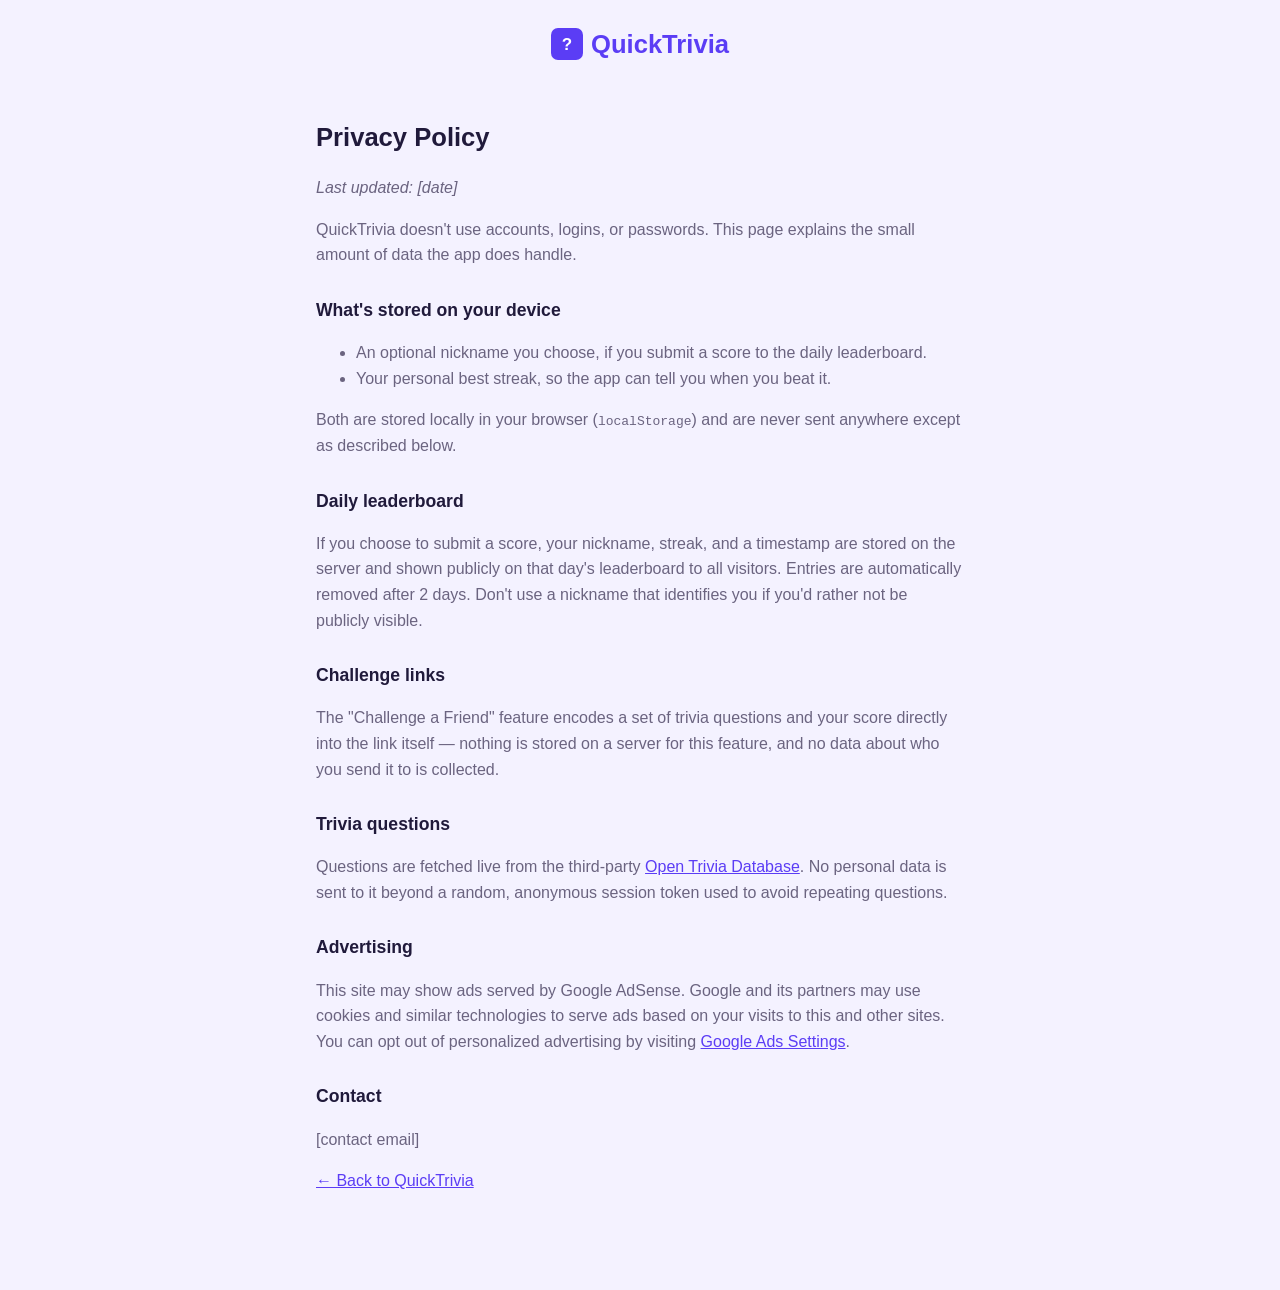
==== public/privacy.html @ 2dbe87df "Restructure for Cloudflare's unified Workers deployment model Cloudflare merged Pages into Workers; " ====
<!DOCTYPE html>
<html lang="en">
<head>
<meta charset="UTF-8" />
<meta name="viewport" content="width=device-width, initial-scale=1" />
<title>Privacy Policy — QuickTrivia</title>
<meta name="theme-color" content="#5b3df5" />
<link rel="icon" href="icons/icon.svg" type="image/svg+xml" />
<link rel="stylesheet" href="styles.css" />
<style>
  .legal { max-width: 680px; margin: 32px auto; padding: 0 16px 48px; line-height: 1.6; }
  .legal h1 { font-size: 1.6rem; }
  .legal h2 { font-size: 1.1rem; margin-top: 28px; }
  .legal p, .legal li { color: var(--text-muted); }
  .legal a { color: var(--primary); }
</style>
</head>
<body>
<header class="site-header">
  <div class="brand">
    <img src="icons/icon.svg" alt="" class="brand-icon" />
    <span class="brand-name">QuickTrivia</span>
  </div>
</header>

<main class="legal">
  <h1>Privacy Policy</h1>
  <p><em>Last updated: <!-- UPDATE THIS DATE WHEN YOU PUBLISH --> [date]</em></p>

  <p>QuickTrivia doesn't use accounts, logins, or passwords. This page explains the small amount
  of data the app does handle.</p>

  <h2>What's stored on your device</h2>
  <ul>
    <li>An optional nickname you choose, if you submit a score to the daily leaderboard.</li>
    <li>Your personal best streak, so the app can tell you when you beat it.</li>
  </ul>
  <p>Both are stored locally in your browser (<code>localStorage</code>) and are never sent
  anywhere except as described below.</p>

  <h2>Daily leaderboard</h2>
  <p>If you choose to submit a score, your nickname, streak, and a timestamp are stored on the
  server and shown publicly on that day's leaderboard to all visitors. Entries are automatically
  removed after 2 days. Don't use a nickname that identifies you if you'd rather not be
  publicly visible.</p>

  <h2>Challenge links</h2>
  <p>The "Challenge a Friend" feature encodes a set of trivia questions and your score directly
  into the link itself — nothing is stored on a server for this feature, and no data about who
  you send it to is collected.</p>

  <h2>Trivia questions</h2>
  <p>Questions are fetched live from the third-party <a href="https://opentdb.com" target="_blank" rel="noopener">Open Trivia Database</a>.
  No personal data is sent to it beyond a random, anonymous session token used to avoid repeating
  questions.</p>

  <h2>Advertising</h2>
  <p>This site may show ads served by Google AdSense. Google and its partners may use cookies
  and similar technologies to serve ads based on your visits to this and other sites. You can
  opt out of personalized advertising by visiting
  <a href="https://adssettings.google.com" target="_blank" rel="noopener">Google Ads Settings</a>.</p>

  <h2>Contact</h2>
  <p><!-- REPLACE WITH YOUR CONTACT EMAIL --> [contact email]</p>

  <p><a href="index.html">← Back to QuickTrivia</a></p>
</main>
</body>
</html>
---- public/styles.css ----
:root {
  --bg: #f4f2ff;
  --surface: #ffffff;
  --text: #201a3b;
  --text-muted: #6b6480;
  --primary: #5b3df5;
  --primary-hover: #4a2fe0;
  --correct: #1f9d55;
  --incorrect: #e0335c;
  --border: #e4e0f7;
  --radius: 14px;
  --shadow: 0 8px 24px rgba(91, 61, 245, 0.08);
}

@media (prefers-color-scheme: dark) {
  :root {
    --bg: #17142b;
    --surface: #221d3e;
    --text: #f1eefc;
    --text-muted: #a49ecb;
    --primary: #8a6bff;
    --primary-hover: #9c81ff;
    --border: #332c57;
    --shadow: 0 8px 24px rgba(0, 0, 0, 0.35);
  }
}

* { box-sizing: border-box; }

body {
  margin: 0;
  font-family: -apple-system, BlinkMacSystemFont, "Segoe UI", Roboto, Helvetica, Arial, sans-serif;
  background: var(--bg);
  color: var(--text);
  min-height: 100vh;
  display: flex;
  flex-direction: column;
}

.site-header {
  text-align: center;
  padding: 28px 16px 8px;
}

.brand {
  display: flex;
  align-items: center;
  justify-content: center;
  gap: 8px;
}

.brand-icon { width: 32px; height: 32px; }

.brand-name {
  font-size: 1.6rem;
  font-weight: 800;
  color: var(--primary);
}

.tagline {
  color: var(--text-muted);
  margin: 4px 0 0;
  font-size: 0.95rem;
}

.ad-slot {
  display: flex;
  align-items: center;
  justify-content: center;
  color: var(--text-muted);
  font-size: 0.75rem;
  letter-spacing: 0.05em;
  text-transform: uppercase;
  border: 1px dashed var(--border);
  border-radius: 8px;
  margin: 12px auto;
}

.ad-slot--banner {
  width: min(728px, 92vw);
  min-height: 90px;
}

.app {
  flex: 1;
  width: min(720px, 92vw);
  margin: 8px auto 32px;
}

.panel {
  background: var(--surface);
  border-radius: var(--radius);
  box-shadow: var(--shadow);
  padding: 24px;
}

.panel h2 {
  font-size: 1rem;
  margin: 20px 0 10px;
}
.panel h2:first-child { margin-top: 0; }

.chip-grid {
  display: flex;
  flex-wrap: wrap;
  gap: 8px;
}

.chip {
  border: 1px solid var(--border);
  background: transparent;
  color: var(--text);
  padding: 8px 14px;
  border-radius: 999px;
  font-size: 0.85rem;
  cursor: pointer;
  transition: all 0.15s ease;
}

.chip:hover { border-color: var(--primary); }

.chip--selected {
  background: var(--primary);
  border-color: var(--primary);
  color: #fff;
}

.pill-row {
  display: flex;
  gap: 8px;
  flex-wrap: wrap;
}

.pill {
  border: 1px solid var(--border);
  background: transparent;
  color: var(--text);
  padding: 8px 18px;
  border-radius: 999px;
  cursor: pointer;
  font-size: 0.9rem;
}

.pill--selected {
  background: var(--primary);
  border-color: var(--primary);
  color: #fff;
}

.select {
  width: 100%;
  padding: 10px 12px;
  border-radius: 10px;
  border: 1px solid var(--border);
  background: var(--surface);
  color: var(--text);
  font-size: 0.95rem;
}

.btn {
  border: none;
  border-radius: 10px;
  cursor: pointer;
  font-weight: 600;
  padding: 10px 18px;
  font-size: 0.95rem;
}

.btn:disabled { opacity: 0.5; cursor: not-allowed; }

.btn-primary {
  background: var(--primary);
  color: #fff;
}
.btn-primary:hover:not(:disabled) { background: var(--primary-hover); }

.btn-secondary {
  background: transparent;
  color: var(--primary);
  border: 1px solid var(--primary);
}

.btn-large {
  width: 100%;
  padding: 14px;
  font-size: 1.05rem;
  margin-top: 24px;
}

.loading {
  display: flex;
  flex-direction: column;
  align-items: center;
  gap: 16px;
  padding: 60px 0;
  color: var(--text-muted);
}

.spinner {
  width: 36px;
  height: 36px;
  border: 4px solid var(--border);
  border-top-color: var(--primary);
  border-radius: 50%;
  animation: spin 0.8s linear infinite;
}

@keyframes spin { to { transform: rotate(360deg); } }

.error-panel { text-align: center; }
.error-panel p { color: var(--text-muted); margin-bottom: 16px; }

.progress-row {
  display: flex;
  align-items: center;
  gap: 12px;
  margin-bottom: 16px;
}

.progress-track {
  flex: 1;
  height: 8px;
  background: var(--border);
  border-radius: 999px;
  overflow: hidden;
}

.progress-fill {
  height: 100%;
  background: var(--primary);
  transition: width 0.2s ease;
}

.progress-label {
  font-size: 0.8rem;
  color: var(--text-muted);
  white-space: nowrap;
}

.meta-row {
  display: flex;
  align-items: center;
  gap: 8px;
  margin-bottom: 16px;
  flex-wrap: wrap;
}

.badge {
  background: var(--bg);
  border: 1px solid var(--border);
  border-radius: 999px;
  padding: 4px 10px;
  font-size: 0.75rem;
  color: var(--text-muted);
  text-transform: capitalize;
}

.badge--easy { color: var(--correct); }
.badge--hard { color: var(--incorrect); }

.score {
  margin-left: auto;
  font-weight: 700;
  font-size: 0.85rem;
  color: var(--primary);
}

.question-text {
  font-size: 1.3rem;
  line-height: 1.4;
  margin: 0 0 20px;
}

.answers {
  display: grid;
  grid-template-columns: 1fr;
  gap: 10px;
}

.answers--boolean {
  grid-template-columns: 1fr 1fr;
}

.answer-btn {
  text-align: left;
  padding: 14px 16px;
  border-radius: 10px;
  border: 1px solid var(--border);
  background: var(--bg);
  color: var(--text);
  font-size: 0.95rem;
  cursor: pointer;
  transition: all 0.15s ease;
}

.answer-btn:hover:not(:disabled) { border-color: var(--primary); }

.answer-btn--correct {
  background: color-mix(in srgb, var(--correct) 18%, var(--surface));
  border-color: var(--correct);
  font-weight: 700;
}

.answer-btn--incorrect {
  background: color-mix(in srgb, var(--incorrect) 18%, var(--surface));
  border-color: var(--incorrect);
}

.answer-btn--dimmed { opacity: 0.5; }

.summary-panel { text-align: center; }

.summary-score {
  font-size: 2.4rem;
  font-weight: 800;
  color: var(--primary);
  margin: 12px 0 24px;
}

.summary-pct {
  font-size: 1.1rem;
  color: var(--text-muted);
  font-weight: 500;
}

.summary-actions {
  display: flex;
  flex-direction: column;
  gap: 10px;
}

.site-footer {
  text-align: center;
  padding: 16px;
  font-size: 0.75rem;
  color: var(--text-muted);
}

.site-footer a { color: var(--primary); }

.chip-emoji { margin-right: 4px; }

.streak-badge {
  background: var(--bg);
  border: 1px solid var(--border);
  border-radius: 999px;
  padding: 4px 10px;
  font-size: 0.8rem;
  font-weight: 700;
  color: var(--text-muted);
  transition: all 0.15s ease;
}

.streak-badge--active {
  background: color-mix(in srgb, #ff8a3d 20%, var(--surface));
  border-color: #ff8a3d;
  color: #ff8a3d;
}

.muted { color: var(--text-muted); font-size: 0.9rem; }
.muted.small { font-size: 0.75rem; margin-top: -6px; }

.link-btn {
  background: none;
  border: none;
  padding: 0;
  color: var(--primary);
  text-decoration: underline;
  cursor: pointer;
  font: inherit;
}

/* Challenge intro */
.challenge-panel { text-align: center; }
.challenge-stats { color: var(--text-muted); margin-bottom: 8px; }

/* Head-to-head comparison on summary */
.opponent-compare {
  display: flex;
  align-items: center;
  justify-content: center;
  gap: 20px;
  margin: 16px 0 4px;
}

.opponent-col {
  display: flex;
  flex-direction: column;
  gap: 2px;
}

.opponent-label { font-weight: 700; font-size: 0.85rem; }
.opponent-score { font-size: 1.3rem; font-weight: 800; color: var(--primary); }
.opponent-streak { font-size: 0.75rem; color: var(--text-muted); }
.opponent-vs { color: var(--text-muted); font-size: 0.8rem; }

.opponent-result {
  font-weight: 700;
  margin-bottom: 8px;
}

.summary-streak { color: var(--text-muted); margin-top: -12px; margin-bottom: 20px; }

.summary-section {
  text-align: left;
  border-top: 1px solid var(--border);
  padding-top: 16px;
  margin-top: 20px;
}

.summary-section h3 { margin: 0 0 10px; font-size: 0.95rem; }

.nickname-row {
  display: flex;
  gap: 8px;
}

.text-input {
  flex: 1;
  padding: 10px 12px;
  border-radius: 10px;
  border: 1px solid var(--border);
  background: var(--surface);
  color: var(--text);
  font-size: 0.9rem;
}

.submit-message { font-size: 0.8rem; color: var(--text-muted); margin: 8px 0 0; }
.share-status { font-size: 0.8rem; color: var(--text-muted); margin: 8px 0 0; min-height: 1em; }

/* Leaderboard */
.leaderboard-list {
  list-style: none;
  margin: 0 0 20px;
  padding: 0;
  display: flex;
  flex-direction: column;
  gap: 6px;
}

.leaderboard-row {
  display: flex;
  align-items: center;
  gap: 12px;
  padding: 10px 14px;
  border: 1px solid var(--border);
  border-radius: 10px;
  background: var(--bg);
}

.leaderboard-rank { font-weight: 700; color: var(--text-muted); width: 2.2em; }
.leaderboard-name { flex: 1; font-weight: 600; }
.leaderboard-streak { font-weight: 700; color: #ff8a3d; }

/* Celebration: confetti burst */
.confetti-layer {
  position: fixed;
  inset: 0;
  pointer-events: none;
  z-index: 60;
  overflow: hidden;
}

.confetti-piece {
  position: absolute;
  top: -12px;
  width: 8px;
  height: 14px;
  opacity: 0.9;
  animation-name: confetti-fall;
  animation-timing-function: ease-in;
  animation-fill-mode: forwards;
}

@keyframes confetti-fall {
  from { transform: translate(0, 0) rotate(0deg); opacity: 1; }
  to { transform: translate(var(--drift), 100vh) rotate(var(--rot)); opacity: 0; }
}

/* Celebration: streak toast */
.streak-toast {
  position: fixed;
  top: 18%;
  left: 50%;
  transform: translate(-50%, -50%) scale(0.6);
  z-index: 61;
  font-weight: 800;
  color: var(--primary);
  background: var(--surface);
  border: 2px solid var(--primary);
  border-radius: 999px;
  padding: 10px 22px;
  box-shadow: var(--shadow);
  pointer-events: none;
  animation: streak-toast-pop 1.5s ease forwards;
  white-space: nowrap;
}

.streak-toast--level3 {
  color: #ff8a3d;
  border-color: #ff8a3d;
}

.streak-toast--level4 {
  color: #ff3d6a;
  border-color: #ff3d6a;
  text-shadow: 0 0 12px rgba(255, 61, 106, 0.5);
}

@keyframes streak-toast-pop {
  0% { transform: translate(-50%, -50%) scale(0.5); opacity: 0; }
  15% { transform: translate(-50%, -50%) scale(1.15); opacity: 1; }
  30% { transform: translate(-50%, -50%) scale(1); opacity: 1; }
  80% { transform: translate(-50%, -50%) scale(1); opacity: 1; }
  100% { transform: translate(-50%, -55%) scale(0.9); opacity: 0; }
}

@media (max-width: 480px) {
  .panel { padding: 18px; }
  .question-text { font-size: 1.1rem; }
  .opponent-compare { gap: 10px; }
}
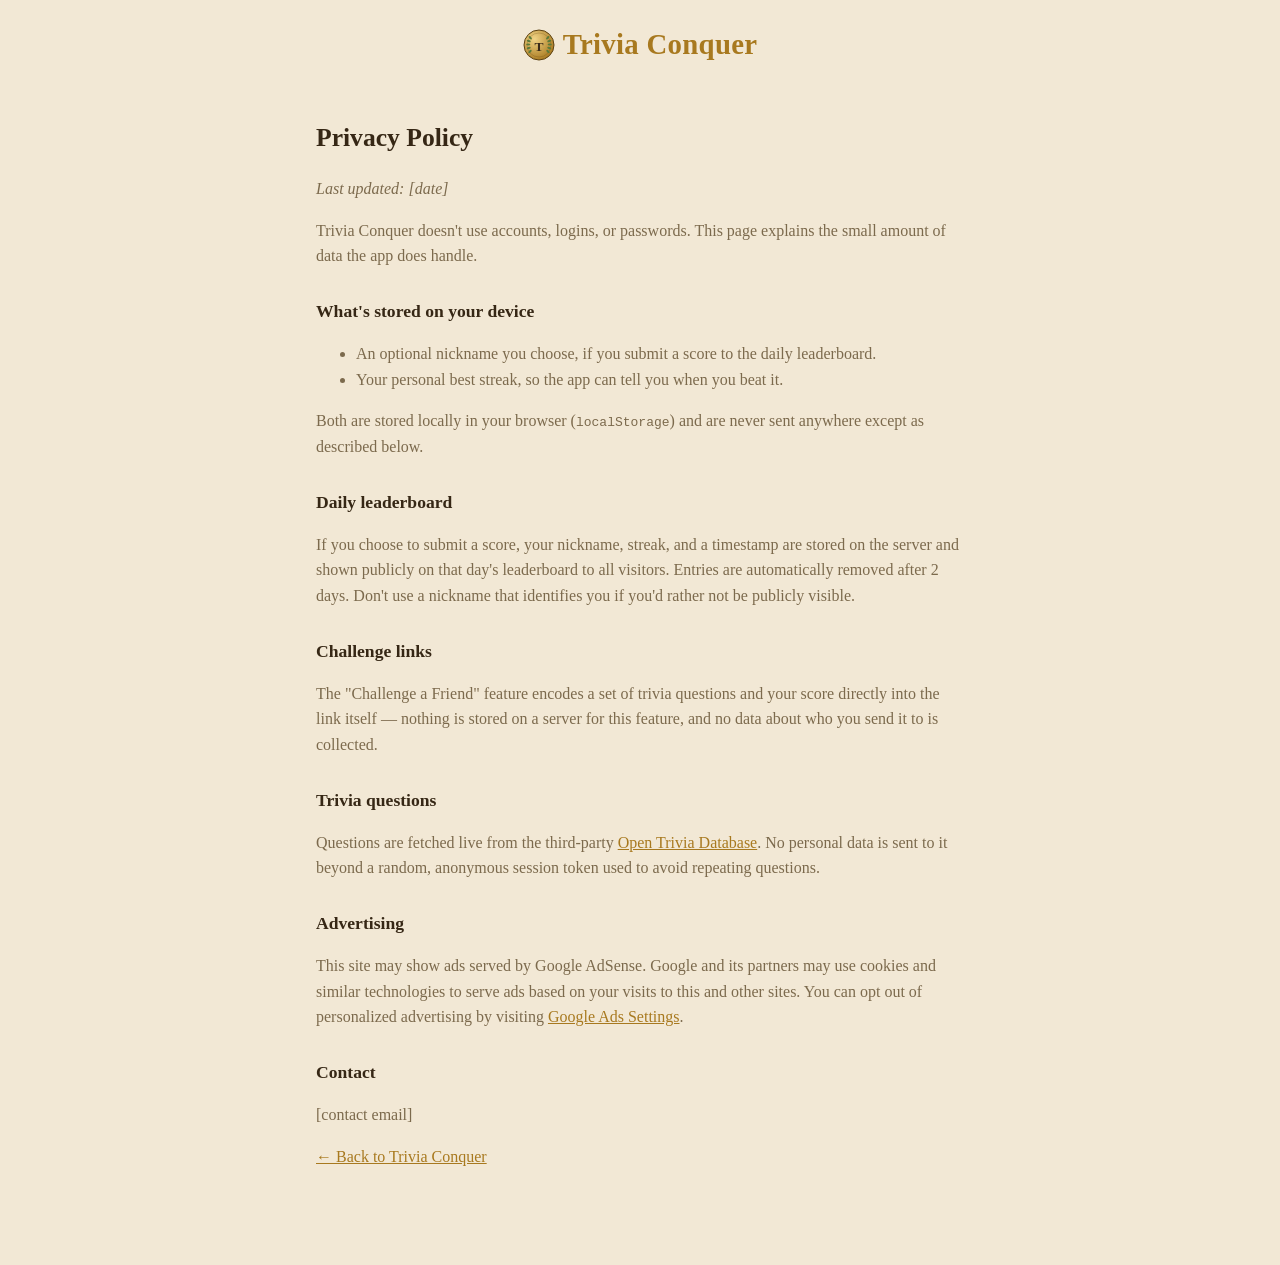
==== commit 1acbb226: "Rebrand to Trivia Conquer with an Ancient Mediterranean theme Reskins the app around the "clash for " ====
--- a/public/privacy.html
+++ b/public/privacy.html
@@ -3,8 +3,8 @@
 <head>
 <meta charset="UTF-8" />
 <meta name="viewport" content="width=device-width, initial-scale=1" />
-<title>Privacy Policy — QuickTrivia</title>
-<meta name="theme-color" content="#5b3df5" />
+<title>Privacy Policy — Trivia Conquer</title>
+<meta name="theme-color" content="#a8791f" />
 <link rel="icon" href="icons/icon.svg" type="image/svg+xml" />
 <link rel="stylesheet" href="styles.css" />
 <style>
@@ -19,7 +19,7 @@
 <header class="site-header">
   <div class="brand">
     <img src="icons/icon.svg" alt="" class="brand-icon" />
-    <span class="brand-name">QuickTrivia</span>
+    <span class="brand-name">Trivia Conquer</span>
   </div>
 </header>
 
@@ -27,7 +27,7 @@
   <h1>Privacy Policy</h1>
   <p><em>Last updated: <!-- UPDATE THIS DATE WHEN YOU PUBLISH --> [date]</em></p>
 
-  <p>QuickTrivia doesn't use accounts, logins, or passwords. This page explains the small amount
+  <p>Trivia Conquer doesn't use accounts, logins, or passwords. This page explains the small amount
   of data the app does handle.</p>
 
   <h2>What's stored on your device</h2>
@@ -63,7 +63,7 @@
   <h2>Contact</h2>
   <p><!-- REPLACE WITH YOUR CONTACT EMAIL --> [contact email]</p>
 
-  <p><a href="index.html">← Back to QuickTrivia</a></p>
+  <p><a href="index.html">← Back to Trivia Conquer</a></p>
 </main>
 </body>
 </html>
--- a/public/styles.css
+++ b/public/styles.css
@@ -1,27 +1,33 @@
 :root {
-  --bg: #f4f2ff;
-  --surface: #ffffff;
-  --text: #201a3b;
-  --text-muted: #6b6480;
-  --primary: #5b3df5;
-  --primary-hover: #4a2fe0;
-  --correct: #1f9d55;
-  --incorrect: #e0335c;
-  --border: #e4e0f7;
+  --bg: #f2e8d5;
+  --surface: #fbf5e6;
+  --text: #362715;
+  --text-muted: #7c6a4d;
+  --primary: #a8791f;
+  --primary-hover: #8f6519;
+  --terracotta: #b23a2e;
+  --aegean: #2f5d73;
+  --correct: #4c7a3d;
+  --incorrect: #a23325;
+  --border: #ddc9a0;
   --radius: 14px;
-  --shadow: 0 8px 24px rgba(91, 61, 245, 0.08);
+  --shadow: 0 8px 24px rgba(90, 61, 20, 0.12);
+  --font-display: "Cinzel", Georgia, "Times New Roman", serif;
+  --font-body: "Spectral", Georgia, "Times New Roman", serif;
 }
 
 @media (prefers-color-scheme: dark) {
   :root {
-    --bg: #17142b;
-    --surface: #221d3e;
-    --text: #f1eefc;
-    --text-muted: #a49ecb;
-    --primary: #8a6bff;
-    --primary-hover: #9c81ff;
-    --border: #332c57;
-    --shadow: 0 8px 24px rgba(0, 0, 0, 0.35);
+    --bg: #1c1712;
+    --surface: #29221a;
+    --text: #f0e6d2;
+    --text-muted: #b3a081;
+    --primary: #d4a94a;
+    --primary-hover: #e3bc63;
+    --terracotta: #d1614f;
+    --aegean: #6ea3bb;
+    --border: #43392a;
+    --shadow: 0 8px 24px rgba(0, 0, 0, 0.45);
   }
 }
 
@@ -29,13 +35,92 @@
 
 body {
   margin: 0;
-  font-family: -apple-system, BlinkMacSystemFont, "Segoe UI", Roboto, Helvetica, Arial, sans-serif;
+  font-family: var(--font-body);
   background: var(--bg);
   color: var(--text);
   min-height: 100vh;
   display: flex;
   flex-direction: column;
-}
+  position: relative;
+  overflow-x: hidden;
+}
+
+/* Decorative animated background — purely visual, sits behind everything, never intercepts clicks */
+.bg-blobs {
+  position: fixed;
+  inset: 0;
+  z-index: -2;
+  overflow: hidden;
+  pointer-events: none;
+}
+
+.bg-blob {
+  position: absolute;
+  width: 42vmax;
+  height: 42vmax;
+  border-radius: 50%;
+  filter: blur(70px);
+  opacity: 0.35;
+  animation: blob-drift 22s ease-in-out infinite alternate;
+}
+
+.bg-blob--1 { top: -15%; left: -10%; background: var(--primary); animation-delay: 0s; }
+.bg-blob--2 { bottom: -20%; right: -10%; background: var(--terracotta); animation-delay: -7s; }
+.bg-blob--3 { top: 30%; right: 20%; background: var(--aegean); animation-delay: -14s; opacity: 0.22; }
+
+@keyframes blob-drift {
+  from { transform: translate(0, 0) scale(1); }
+  to { transform: translate(6%, 8%) scale(1.15); }
+}
+
+.bg-emoji {
+  position: fixed;
+  inset: 0;
+  z-index: -1;
+  pointer-events: none;
+}
+
+.bg-emoji-item {
+  position: absolute;
+  left: var(--x);
+  top: var(--y);
+  font-size: 2.4rem;
+  opacity: 0.12;
+  animation: emoji-float 7s ease-in-out infinite;
+  animation-delay: var(--delay);
+}
+
+@keyframes emoji-float {
+  0%, 100% { transform: translateY(0) rotate(0deg); }
+  50% { transform: translateY(-18px) rotate(8deg); }
+}
+
+@media (prefers-reduced-motion: reduce) {
+  .bg-blob, .bg-emoji-item { animation: none; }
+}
+
+@media (max-width: 600px) {
+  .bg-emoji-item { font-size: 1.6rem; }
+}
+
+/* Greek key (meander) divider, used under the header and above the footer */
+.key-pattern {
+  height: 14px;
+  margin: 10px auto 0;
+  max-width: 320px;
+  background-image: url("data:image/svg+xml,%3Csvg xmlns='http://www.w3.org/2000/svg' width='40' height='16' viewBox='0 0 40 16'%3E%3Cpath d='M0 8 H8 V0 H16 V8 H24 V16 H32 V8 H40' fill='none' stroke='%23a8791f' stroke-width='2'/%3E%3C/svg%3E");
+  background-repeat: repeat-x;
+  background-position: center;
+  opacity: 0.6;
+}
+
+@media (prefers-color-scheme: dark) {
+  .key-pattern {
+    background-image: url("data:image/svg+xml,%3Csvg xmlns='http://www.w3.org/2000/svg' width='40' height='16' viewBox='0 0 40 16'%3E%3Cpath d='M0 8 H8 V0 H16 V8 H24 V16 H32 V8 H40' fill='none' stroke='%23d4a94a' stroke-width='2'/%3E%3C/svg%3E");
+  }
+}
+
+.site-footer .key-pattern { margin: 0 auto 10px; }
 
 .site-header {
   text-align: center;
@@ -49,12 +134,20 @@
   gap: 8px;
 }
 
-.brand-icon { width: 32px; height: 32px; }
+.brand-icon {
+  width: 32px;
+  height: 32px;
+  transition: transform 0.4s ease;
+}
+
+.brand:hover .brand-icon { transform: rotate(-14deg) scale(1.08); }
 
 .brand-name {
-  font-size: 1.6rem;
+  font-family: var(--font-display);
+  font-size: 1.8rem;
   font-weight: 800;
   color: var(--primary);
+  letter-spacing: 0.01em;
 }
 
 .tagline {
@@ -64,22 +157,76 @@
 }
 
 .ad-slot {
+  width: min(728px, 92vw);
+  margin: 12px auto;
+}
+
+.ad-slot-label {
+  display: block;
+  font-size: 0.65rem;
+  letter-spacing: 0.08em;
+  text-transform: uppercase;
+  color: var(--text-muted);
+  margin-bottom: 4px;
+  text-align: center;
+}
+
+.ad-slot-mock {
+  position: relative;
+  display: flex;
+  align-items: center;
+  gap: 14px;
+  min-height: 90px;
+  padding: 14px 20px;
+  border: 1px solid var(--border);
+  border-radius: 10px;
+  background: linear-gradient(135deg, var(--surface), var(--bg));
+}
+
+.ad-slot-mock-badge {
+  position: absolute;
+  top: 8px;
+  right: 10px;
+  font-size: 0.62rem;
+  font-weight: 700;
+  letter-spacing: 0.04em;
+  text-transform: uppercase;
+  color: var(--text-muted);
+  background: var(--bg);
+  border: 1px solid var(--border);
+  border-radius: 999px;
+  padding: 2px 8px;
+}
+
+.ad-slot-mock-art {
+  flex-shrink: 0;
+  width: 56px;
+  height: 56px;
+  border-radius: 8px;
+  background: var(--border);
   display: flex;
   align-items: center;
   justify-content: center;
-  color: var(--text-muted);
-  font-size: 0.75rem;
-  letter-spacing: 0.05em;
-  text-transform: uppercase;
-  border: 1px dashed var(--border);
-  border-radius: 8px;
-  margin: 12px auto;
-}
-
-.ad-slot--banner {
-  width: min(728px, 92vw);
-  min-height: 90px;
-}
+  font-size: 1.4rem;
+  opacity: 0.6;
+}
+
+.ad-slot-mock-lines {
+  flex: 1;
+  display: flex;
+  flex-direction: column;
+  gap: 8px;
+}
+
+.ad-slot-mock-lines span {
+  display: block;
+  height: 8px;
+  border-radius: 4px;
+  background: var(--border);
+}
+
+.ad-slot-mock-lines span:first-child { width: 70%; }
+.ad-slot-mock-lines span:last-child { width: 45%; }
 
 .app {
   flex: 1;
@@ -94,11 +241,25 @@
   padding: 24px;
 }
 
+.panel-animate { animation: panel-enter 0.32s ease both; }
+
+@keyframes panel-enter {
+  from { opacity: 0; transform: translateY(10px); }
+  to { opacity: 1; transform: translateY(0); }
+}
+
+@media (prefers-reduced-motion: reduce) {
+  .panel-animate { animation: none; }
+}
+
 .panel h2 {
-  font-size: 1rem;
+  font-family: var(--font-display);
+  font-size: 1.1rem;
   margin: 20px 0 10px;
 }
 .panel h2:first-child { margin-top: 0; }
+
+.summary-score, .question-text { font-family: var(--font-display); }
 
 .chip-grid {
   display: flex;
@@ -117,12 +278,20 @@
   transition: all 0.15s ease;
 }
 
-.chip:hover { border-color: var(--primary); }
+.chip:hover { border-color: var(--primary); transform: translateY(-1px); }
+.chip:active { transform: translateY(0) scale(0.97); }
 
 .chip--selected {
   background: var(--primary);
   border-color: var(--primary);
   color: #fff;
+  animation: chip-pop 0.28s ease;
+}
+
+@keyframes chip-pop {
+  0% { transform: scale(1); }
+  40% { transform: scale(1.08); }
+  100% { transform: scale(1); }
 }
 
 .pill-row {
@@ -139,12 +308,16 @@
   border-radius: 999px;
   cursor: pointer;
   font-size: 0.9rem;
-}
+  transition: all 0.15s ease;
+}
+
+.pill:hover { border-color: var(--primary); transform: translateY(-1px); }
 
 .pill--selected {
   background: var(--primary);
   border-color: var(--primary);
   color: #fff;
+  animation: chip-pop 0.28s ease;
 }
 
 .select {
@@ -164,9 +337,13 @@
   font-weight: 600;
   padding: 10px 18px;
   font-size: 0.95rem;
+  transition: transform 0.15s ease, box-shadow 0.15s ease, background 0.15s ease;
 }
 
 .btn:disabled { opacity: 0.5; cursor: not-allowed; }
+
+.btn:not(:disabled):hover { transform: translateY(-1px); box-shadow: 0 6px 16px rgba(91, 61, 245, 0.18); }
+.btn:not(:disabled):active { transform: translateY(0) scale(0.98); box-shadow: none; }
 
 .btn-primary {
   background: var(--primary);
@@ -293,7 +470,8 @@
   transition: all 0.15s ease;
 }
 
-.answer-btn:hover:not(:disabled) { border-color: var(--primary); }
+.answer-btn:hover:not(:disabled) { border-color: var(--primary); transform: translateX(3px); }
+.answer-btn:active:not(:disabled) { transform: translateX(1px) scale(0.99); }
 
 .answer-btn--correct {
   background: color-mix(in srgb, var(--correct) 18%, var(--surface));
@@ -355,6 +533,16 @@
   background: color-mix(in srgb, #ff8a3d 20%, var(--surface));
   border-color: #ff8a3d;
   color: #ff8a3d;
+  animation: streak-badge-pulse 1.6s ease-in-out infinite;
+}
+
+@keyframes streak-badge-pulse {
+  0%, 100% { box-shadow: 0 0 0 0 rgba(255, 138, 61, 0.35); }
+  50% { box-shadow: 0 0 0 5px rgba(255, 138, 61, 0); }
+}
+
+@media (prefers-reduced-motion: reduce) {
+  .streak-badge--active { animation: none; }
 }
 
 .muted { color: var(--text-muted); font-size: 0.9rem; }
